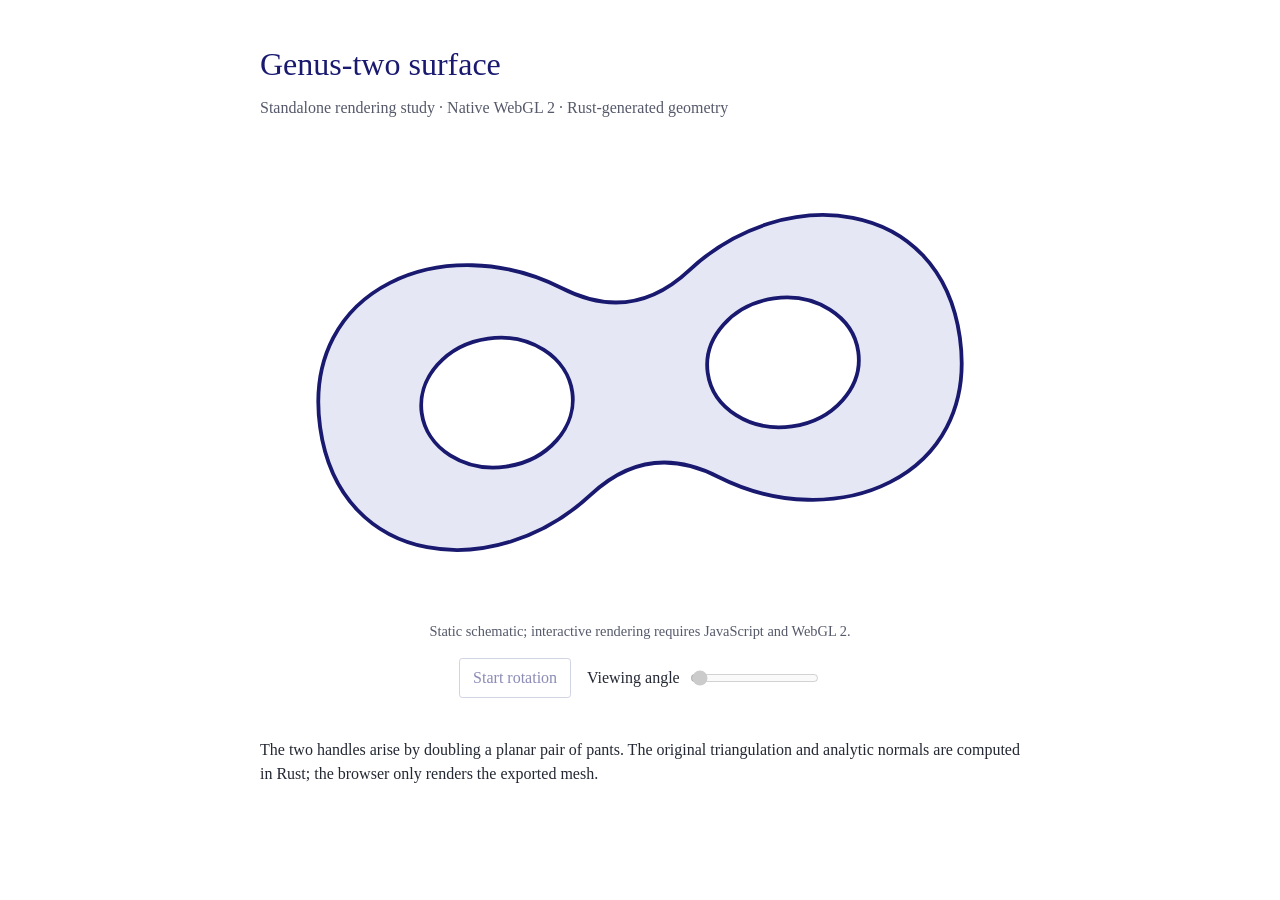
==== docs/surface-preview.html @ 245ef44f "feat: render verified genus-two mesh with native WebGL" ====
<!doctype html>
<html lang="en">
<head>
  <meta charset="utf-8">
  <meta name="viewport" content="width=device-width, initial-scale=1">
  <title>Genus-two surface — renderer preview</title>
  <style>
    * { box-sizing: border-box; }
    [hidden] { display: none !important; }
    body { margin: 0; font: 16px/1.55 Georgia, serif; color: #242833; background: #fff; }
    main { max-width: 800px; margin: 2.5rem auto; padding: 0 1.25rem 2rem; }
    h1 { font-weight: normal; color: #191970; font-size: clamp(1.5rem, 5vw, 2rem); margin-bottom: .4rem; }
    .intro { color: #55596a; margin-top: 0; }
    figure { margin: 1.5rem 0; }
    .stage { position: relative; aspect-ratio: 1.6; background: #fff; }
    .stage canvas, .stage svg { position: absolute; width: 100%; height: 100%; inset: 0; display: block; }
    figcaption { font-size: .9rem; color: #55596a; text-align: center; }
    .controls { display: flex; flex-wrap: wrap; align-items: center; justify-content: center; gap: .7rem 1rem; padding: 1rem 0; }
    button { font: inherit; color: #191970; background: #fff; border: 1px solid #a4abc8; padding: .4rem .8rem; border-radius: .2rem; cursor: pointer; }
    button:disabled { opacity: .5; cursor: default; }
    input { accent-color: #191970; max-width: 100%; }
    button:focus-visible, input:focus-visible { outline: 2px solid #191970; outline-offset: 3px; }
    .angle { display: flex; gap: .5rem; align-items: center; }
  </style>
</head>
<body>
<main>
  <h1>Genus-two surface</h1>
  <p class="intro">Standalone rendering study · Native WebGL 2 · Rust-generated geometry</p>
  <figure data-genus-surface data-mesh="./static/meshes/genus2.bin">
    <div class="stage">
      <svg data-fallback viewBox="0 0 400 250" role="img" aria-label="Schematic of a double torus">
        <path transform="rotate(-8 200 125)" fill="#e5e8f4" stroke="#191970" stroke-width="2" fill-rule="evenodd" d="M30 125 C30 50 110 31 166 70 Q200 94 234 70 C290 31 370 50 370 125 C370 200 290 219 234 180 Q200 156 166 180 C110 219 30 200 30 125 Z M84 125 A40 34 0 1 0 164 125 A40 34 0 1 0 84 125 Z M236 125 A40 34 0 1 0 316 125 A40 34 0 1 0 236 125 Z"/>
      </svg>
      <canvas hidden role="img" aria-label="Rotating three-dimensional closed orientable surface of genus two"></canvas>
    </div>
    <figcaption data-status role="status">Static schematic; interactive rendering requires JavaScript and WebGL 2.</figcaption>
    <div class="controls">
      <button data-toggle type="button" disabled>Start rotation</button>
      <label class="angle">Viewing angle <input data-angle type="range" min="0" max="359" value="7" disabled></label>
    </div>
  </figure>
  <p>The two handles arise by doubling a planar pair of pants. The original triangulation and analytic normals are computed in Rust; the browser only renders the exported mesh.</p>
</main>
<script type="module" src="./static/surface.js"></script>
</body>
</html>
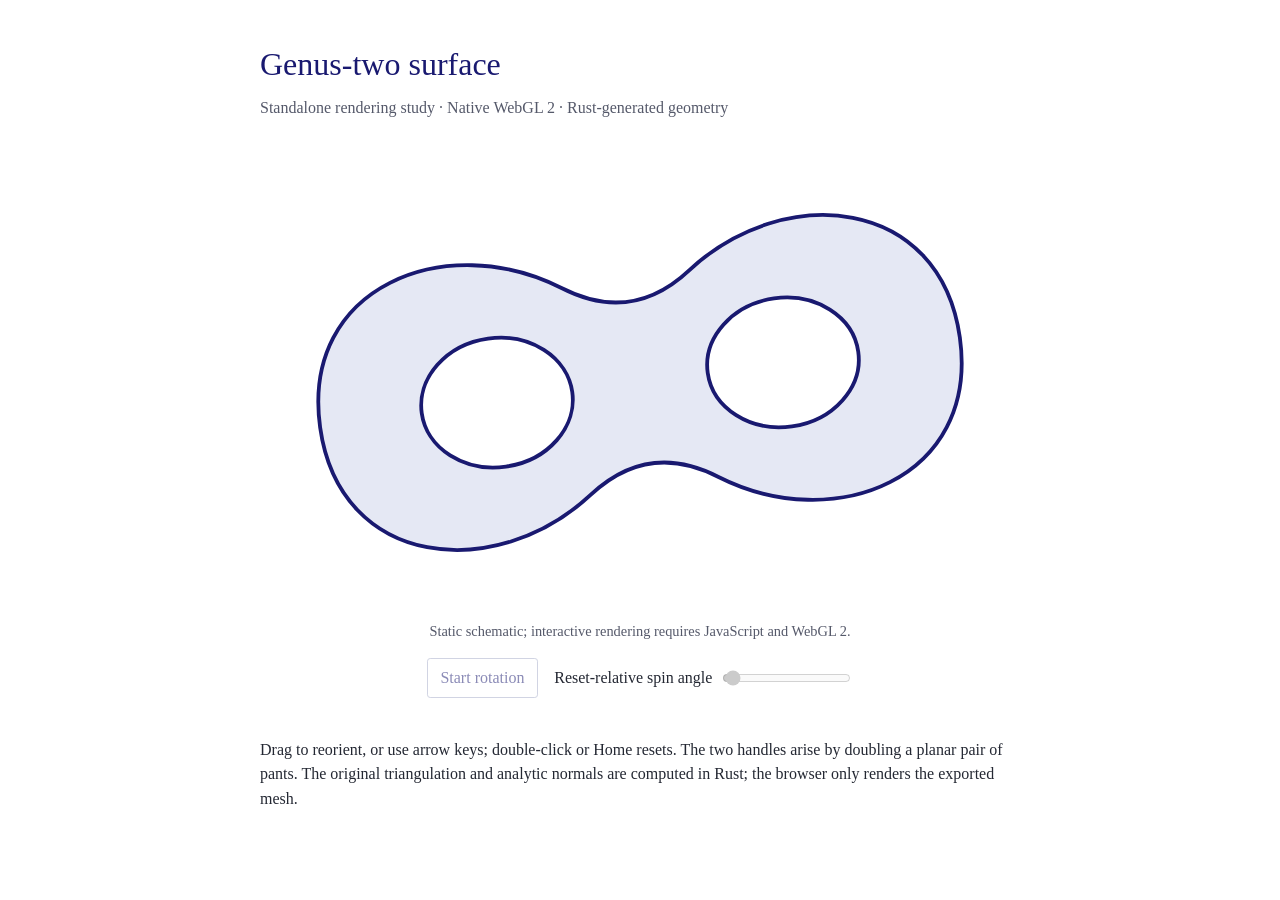
==== commit b64aa1fb: "feat: refine genus-two geometry and add quaternion trackball interaction" ====
--- a/docs/surface-preview.html
+++ b/docs/surface-preview.html
@@ -13,6 +13,8 @@
     .intro { color: #55596a; margin-top: 0; }
     figure { margin: 1.5rem 0; }
     .stage { position: relative; aspect-ratio: 1.6; background: #fff; }
+    .stage canvas { cursor: grab; touch-action: none; }
+    .stage canvas:active { cursor: grabbing; }
     .stage canvas, .stage svg { position: absolute; width: 100%; height: 100%; inset: 0; display: block; }
     figcaption { font-size: .9rem; color: #55596a; text-align: center; }
     .controls { display: flex; flex-wrap: wrap; align-items: center; justify-content: center; gap: .7rem 1rem; padding: 1rem 0; }
@@ -32,15 +34,15 @@
       <svg data-fallback viewBox="0 0 400 250" role="img" aria-label="Schematic of a double torus">
         <path transform="rotate(-8 200 125)" fill="#e5e8f4" stroke="#191970" stroke-width="2" fill-rule="evenodd" d="M30 125 C30 50 110 31 166 70 Q200 94 234 70 C290 31 370 50 370 125 C370 200 290 219 234 180 Q200 156 166 180 C110 219 30 200 30 125 Z M84 125 A40 34 0 1 0 164 125 A40 34 0 1 0 84 125 Z M236 125 A40 34 0 1 0 316 125 A40 34 0 1 0 236 125 Z"/>
       </svg>
-      <canvas hidden role="img" aria-label="Rotating three-dimensional closed orientable surface of genus two"></canvas>
+      <canvas hidden tabindex="0" role="img" aria-label="Rotating three-dimensional closed orientable surface of genus two"></canvas>
     </div>
     <figcaption data-status role="status">Static schematic; interactive rendering requires JavaScript and WebGL 2.</figcaption>
     <div class="controls">
       <button data-toggle type="button" disabled>Start rotation</button>
-      <label class="angle">Viewing angle <input data-angle type="range" min="0" max="359" value="7" disabled></label>
+      <label class="angle">Reset-relative spin angle <input data-angle type="range" min="0" max="359" value="7" disabled></label>
     </div>
   </figure>
-  <p>The two handles arise by doubling a planar pair of pants. The original triangulation and analytic normals are computed in Rust; the browser only renders the exported mesh.</p>
+  <p>Drag to reorient, or use arrow keys; double-click or Home resets. The two handles arise by doubling a planar pair of pants. The original triangulation and analytic normals are computed in Rust; the browser only renders the exported mesh.</p>
 </main>
 <script type="module" src="./static/surface.js"></script>
 </body>
